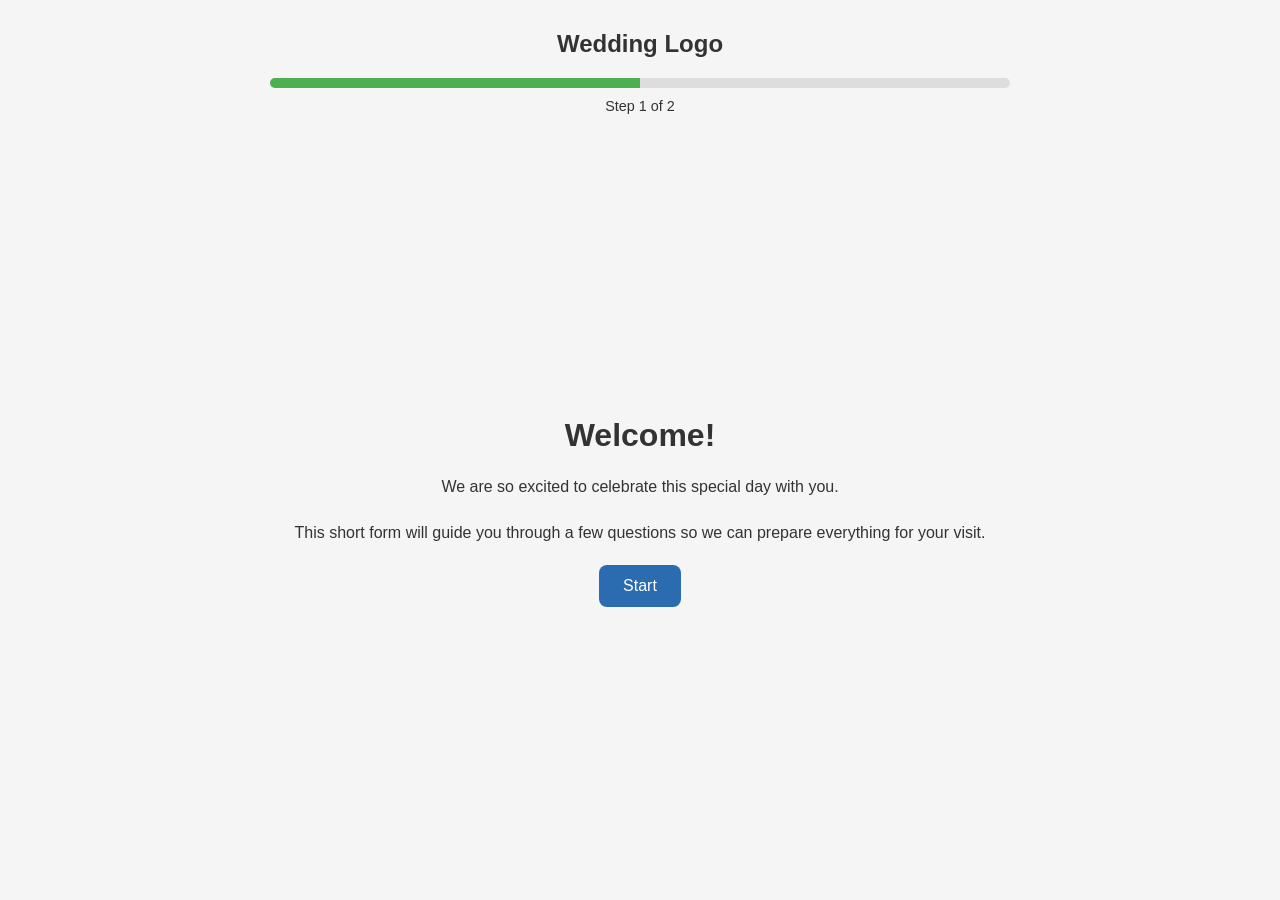
==== index.html @ a0f98a68 "More development Development done" ====
<!DOCTYPE html>
<html lang="en">

<head>
    <meta charset="UTF-8">
    <meta name="viewport" content="width=device-width, initial-scale=1.0">

    <title>RSVP</title>

    <!-- Styles -->
    <link rel="stylesheet" href="css/style.css">
</head>

<body>

    <div class="app-container">

        <!-- ================= HEADER ================= -->

        <header class="header">

            <div class="logo-container">
                <!-- Reemplazar posteriormente por el logo -->
                <h2>Wedding Logo</h2>
            </div>

            <div class="progress-section">

                <div class="progress-bar">

                    <div class="progress-fill" style="width: 12.5%;"></div>

                </div>

                <span class="progress-text">
                    Step 1 of 8
                </span>

            </div>

        </header>

        <!-- ================= MAIN ================= -->

        <main class="main-content">

            <!-- ================= PAGE 1 ================= -->

            <section id="welcome" class="page active">

                <div class="page-content">

                    <h1>Welcome!</h1>

                    <p>
                        We are so excited to celebrate this special day with you.
                    </p>

                    <p>
                        This short form will guide you through a few questions so we can
                        prepare everything for your visit.
                    </p>

                    <button class="primary-button">
                        Start
                    </button>

                </div>

            </section>

            <!-- ================= FUTURE PAGES ================= -->

        
            <section id="attendance" class="page">

                <div class="page-content">

                    <h1>Will you attend?</h1>

                    <p>Please let us know if you'll be joining us.</p>

                    <div class="option-group">

                        <button class="option-button" data-value="yes">
                            Yes
                        </button>

                        <button class="option-button" data-value="no">
                            No
                        </button>

                    </div>

                </div>

            </section>

        

        </main>

        <!-- ================= FOOTER ================= -->

        <footer class="footer">

            <button class="secondary-button" disabled>

                ← Back

            </button>

            <button class="primary-button">

                Next →

            </button>

        </footer>

    </div>

    <!-- Scripts -->

    <script src="js/navigation.js"></script>
    <script src="js/forms.js"></script>
    <script src="js/app.js"></script>

</body>

</html>
---- css/style.css ----
/* =======================================================
   Wedding RSVP
   style.css
   Base Layout - Stage 1
======================================================= */

/* ---------- Reset ---------- */

* {
    margin: 0;
    padding: 0;
    box-sizing: border-box;
}

/* ---------- Body ---------- */

body {

    font-family: Arial, Helvetica, sans-serif;

    background-color: #f5f5f5;

    color: #333;

    min-height: 100vh;

}

/* ---------- Main Container ---------- */

.app-container {

    width: 100%;
    max-width: 800px;

    margin: auto;

    min-height: 100vh;

    display: flex;
    flex-direction: column;

    padding: 30px;

}

/* ---------- Header ---------- */

.header {

    display: flex;
    flex-direction: column;

    gap: 20px;

    margin-bottom: 40px;

}

.logo-container {

    text-align: center;

}

.progress-section {

    display: flex;
    flex-direction: column;

    gap: 10px;

}

.progress-bar {

    width: 100%;
    height: 10px;

    background: #dddddd;

    border-radius: 999px;

    overflow: hidden;

}

.progress-fill {

    width: 0%;

    height: 100%;

    background: #4CAF50;

    transition: width 0.3s ease;

}

.progress-text {

    text-align: center;

    font-size: 0.9rem;

}

/* ---------- Main ---------- */

.main-content {

    flex: 1;

    display: flex;

    justify-content: center;

    align-items: center;

}

/* ---------- Pages ---------- */

/* ---------- Pages ---------- */

.page {

    display: none;

    width: 100%;

}

.page.active {

    display: block;

}

.page-content {

    display: flex;

    flex-direction: column;

    align-items: center;

    gap: 20px;

    text-align: center;

}

/* ---------- Typography ---------- */

h1 {

    font-size: 2rem;

}

p {

    line-height: 1.6;

}

/* ---------- Footer ---------- */

.footer {

    margin-top: 40px;

    display: flex;

    justify-content: space-between;

}

/* ---------- Buttons ---------- */

button {

    cursor: pointer;

    border: none;

    border-radius: 8px;

    padding: 12px 24px;

    font-size: 1rem;

    transition: 0.2s;

}

.primary-button {

    background: #2b6cb0;

    color: white;

}

.primary-button:hover {

    opacity: 0.9;

}

.secondary-button {

    background: #dddddd;

}

.secondary-button:disabled {

    opacity: .5;

    cursor: not-allowed;

}

/* ---------- Responsive ---------- */

@media (max-width: 768px) {

    .app-container {

        padding: 20px;

    }

    h1 {

        font-size: 1.7rem;

    }

}

/* ---------- Utility Classes ---------- */

.hidden {

    display: none !important;

}

/* ---------- Option Buttons ---------- */

.option-group {

    display: flex;

    gap: 20px;

    justify-content: center;

    margin-top: 20px;

}

.option-button {

    min-width: 140px;

    padding: 14px 24px;

    border: 2px solid #cccccc;

    border-radius: 10px;

    background: white;

    cursor: pointer;

    transition: 0.2s;

}

.option-button:hover {

    border-color: #2b6cb0;

}
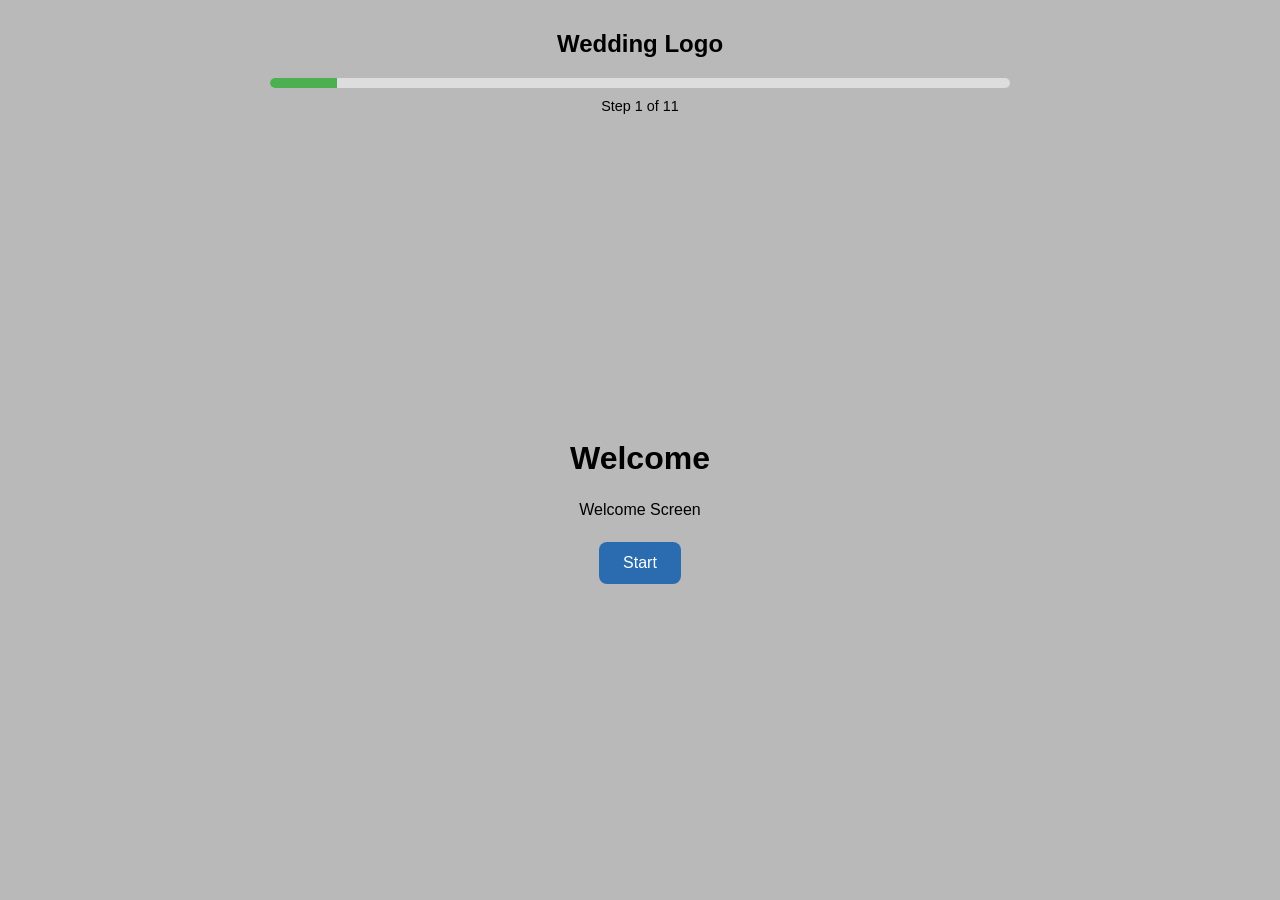
==== commit 0258c1b3: "continue using" ====
--- a/index.html
+++ b/index.html
@@ -44,59 +44,210 @@
 
         <main class="main-content">
 
-            <!-- ================= PAGE 1 ================= -->
-
-            <section id="welcome" class="page active">
-
-                <div class="page-content">
-
-                    <h1>Welcome!</h1>
-
-                    <p>
-                        We are so excited to celebrate this special day with you.
-                    </p>
-
-                    <p>
-                        This short form will guide you through a few questions so we can
-                        prepare everything for your visit.
-                    </p>
-
-                    <button class="primary-button">
-                        Start
-                    </button>
+
+        <!-- ================= WELCOME ================= -->
+
+        <section id="welcome" class="page active">
+
+            <div class="page-content">
+
+                <h1>Welcome</h1>
+
+                <p>
+                    Welcome Screen
+                </p>
+
+                <button class="primary-button">
+                    Start
+                </button>
+
+            </div>
+
+        </section>
+
+        <!-- ================= INVITATION CODE ================= -->
+
+        <section id="invitation-code" class="page">
+
+            <div class="page-content">
+
+                <h1>Codigo de invitacion</h1>
+
+                <p>
+                    Porfavor, ¡ingresa el codigo de la invitación que recibiste!
+                </p>
+
+                <div class="input-group">
+
+                    <input
+                        type="text"
+                        id="invitation-code-input"
+                        class="text-input"
+                        placeholder="e.g. AB12CD"
+                        maxlength="10"
+                        spellcheck="false"
+                        autocomplete="off"
+                        autocapitalize="characters"
+                    />
 
                 </div>
-
-            </section>
-
-            <!-- ================= FUTURE PAGES ================= -->
+                <div id="invitation-code-error" class="error-message"></div>
+
+            </div>
+
+        </section>
+
+        <section id="invitation-confirmation" class="page">
+
+            <div class="page-content">
+
+                <h1>Invitation Confirmation</h1>
+
+                <p>
+                    Please verify that these guests belong to your invitation.
+                </p>
+
+                <div id="confirmation-guest-list">
+
+                    <!-- Generated automatically -->
+
+                </div>
+
+            </div>
+
+        </section>
+
+        <!-- ================= ATTENDANCE ================= -->
+
+        <section id="attendance" class="page">
+
+            <div class="page-content">
+
+                <h1>Attendance</h1>
+
+                <p>
+                    Placeholder
+                </p>
+
+            </div>
+
+        </section>
+
+        <!-- ================= WELCOME COCKTAIL ================= -->
+
+        <section id="welcome-cocktail" class="page">
+
+            <div class="page-content">
+
+                <h1>Welcome Cocktail</h1>
+
+                <p>
+                    Placeholder
+                </p>
+
+            </div>
+
+        </section>
+
+        <!-- ================= RECEPTION ================= -->
+
+        <section id="reception" class="page">
+
+            <div class="page-content">
+
+                <h1>Reception</h1>
+
+                <p>
+                    Placeholder
+                </p>
+
+            </div>
+
+        </section>
+
+        <!-- ================= MEAL PREFERENCE ================= -->
+
+        <section id="meal-preference" class="page">
+
+            <div class="page-content">
+
+                <h1>Meal Preference</h1>
+
+                <p>
+                    Placeholder
+                </p>
+
+            </div>
+
+        </section>
+
+        <!-- ================= RETURN BUS ================= -->
+
+        <section id="return-bus" class="page">
+
+            <div class="page-content">
+
+                <h1>Return Bus</h1>
+
+                <p>
+                    Placeholder
+                </p>
+
+            </div>
+
+        </section>
+
+        <!-- ================= PREFERRED COCKTAIL ================= -->
+
+        <section id="preferred-cocktail" class="page">
+
+            <div class="page-content">
+
+                <h1>Preferred Cocktail</h1>
+
+                <p>
+                    Placeholder
+                </p>
+
+            </div>
+
+        </section>
+
+        <!-- ================= REVIEW ================= -->
+
+        <section id="review" class="page">
+
+            <div class="page-content">
+
+                <h1>Review</h1>
+
+                <p>
+                    Placeholder
+                </p>
+
+            </div>
+
+        </section>
+
+        <!-- ================= THANK YOU ================= -->
+
+        <section id="thank-you" class="page">
+
+            <div class="page-content">
+
+                <h1>Thank You</h1>
+
+                <p>
+                    Placeholder
+                </p>
+
+            </div>
+
+        </section>
+
+    </main>
 
         
-            <section id="attendance" class="page">
-
-                <div class="page-content">
-
-                    <h1>Will you attend?</h1>
-
-                    <p>Please let us know if you'll be joining us.</p>
-
-                    <div class="option-group">
-
-                        <button class="option-button" data-value="yes">
-                            Yes
-                        </button>
-
-                        <button class="option-button" data-value="no">
-                            No
-                        </button>
-
-                    </div>
-
-                </div>
-
-            </section>
-
-        
 
         </main>
 
@@ -123,6 +274,10 @@
     <!-- Scripts -->
 
     <script src="js/navigation.js"></script>
+    <script src="js/sample-data.js"></script>
+    <script src="js/invitation.js"></script>
+    <script src="js/components.js"></script>
+    <script src="js/render.js"></script>
     <script src="js/forms.js"></script>
     <script src="js/app.js"></script>
 
--- a/css/style.css
+++ b/css/style.css
@@ -18,9 +18,9 @@
 
     font-family: Arial, Helvetica, sans-serif;
 
-    background-color: #f5f5f5;
-
-    color: #333;
+    background-color: #b9b9b9;
+
+    color: #000000;
 
     min-height: 100vh;
 
@@ -119,10 +119,9 @@
 
 }
 
+
 /* ---------- Pages ---------- */
 
-/* ---------- Pages ---------- */
-
 .page {
 
     display: none;
@@ -287,3 +286,96 @@
 
 }
 
+/* ---------- Text Inputs ---------- */
+
+.input-group {
+
+    width: 100%;
+
+    max-width: 400px;
+
+}
+
+.text-input {
+
+    width: 100%;
+
+    padding: 16px;
+
+    font-size: 1.2rem;
+
+    text-align: center;
+
+    border: 2px solid #cccccc;
+
+    border-radius: 10px;
+
+    outline: none;
+
+    transition: .2s;
+
+    letter-spacing: .25rem;
+
+    font-weight: bold;
+
+    text-transform: uppercase;
+
+}
+
+.text-input:focus {
+
+    border-color: #2b6cb0;
+
+}
+
+/* ---------- Error Messages ---------- */
+
+.error-message {
+
+    min-height: 20px;
+
+    margin-top: 12px;
+
+    color: #c62828;
+
+    font-size: 0.9rem;
+
+    text-align: center;
+
+}
+
+/* ======================================================
+   Guest Card
+====================================================== */
+
+.guest-card {
+
+    width: 100%;
+
+    max-width: 500px;
+
+    padding: 16px;
+
+    margin: 12px auto;
+
+    border: 1px solid #d9d9d9;
+
+    border-radius: 10px;
+
+    background-color: #ffffff;
+
+    box-sizing: border-box;
+
+}
+
+.guest-name {
+
+    margin: 0;
+
+    font-size: 1.1rem;
+
+    font-weight: 600;
+
+    text-align: center;
+
+}
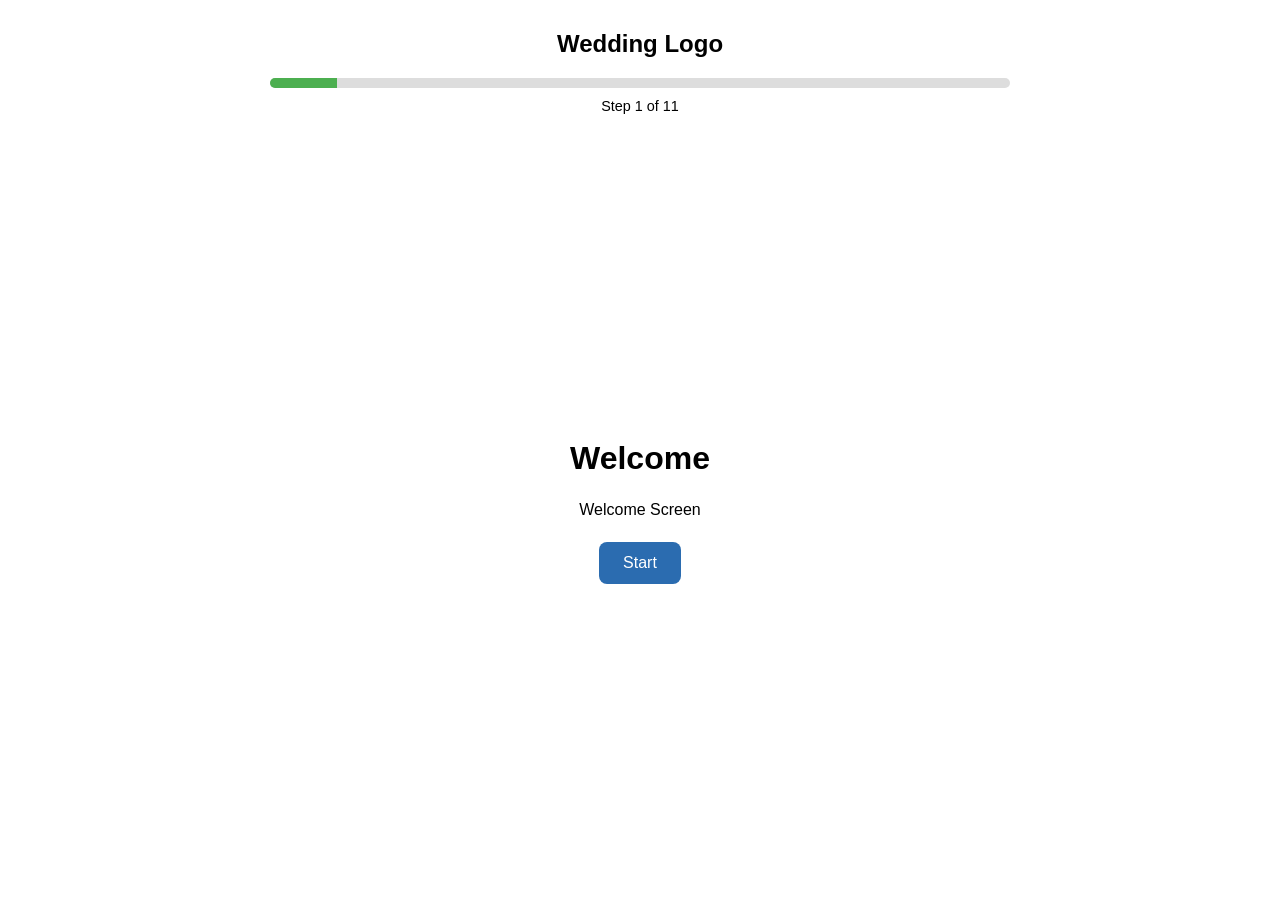
==== commit 31dd262c: "Local memory added Local memory to save existent submisions and also added the final page" ====
--- a/index.html
+++ b/index.html
@@ -126,6 +126,132 @@
                 <h1>Attendance</h1>
 
                 <p>
+                    Please let us know who will attend our wedding celebration.
+                </p>
+
+                <div id="attendance-content"></div>
+
+                
+
+            </div>
+
+        </section>
+
+        <section id="welcome-cocktail" class="page">
+
+            <div class="page-content">
+
+                <h1>Welcome Cocktail</h1>
+
+                <p>
+                    Please let us know who will attend the Welcome Cocktail.
+                </p>
+
+                <div id="welcomeCocktail-content"></div>
+
+            </div>
+
+        </section>
+
+        <!-- ================= RECEPTION ================= -->
+
+        <section id="reception" class="page">
+
+            <div class="page-content">
+
+                <h1>Reception</h1>
+
+                <p>
+                    Please let us know who will attend the wedding reception.
+                </p>
+
+                <div id="reception-content"></div>
+
+            </div>
+
+        </section>
+
+        <!-- ================= MEAL PREFERENCE ================= -->
+
+        <section id="meal" class="page">
+
+            <div class="page-content">
+
+                <h1>Meal Preference</h1>
+
+                <p>
+                    Please choose a meal preference for each guest.
+                </p>
+
+                <div id="meal-content"></div>
+
+            </div>
+
+        </section>
+
+        <!-- ================= RETURN BUS ================= -->
+
+        <section id="return-bus" class="page">
+
+            <div class="page-content">
+
+                <h1>Return Bus</h1>
+
+                <p>
+                    Please select the preferred return transportation.
+                </p>
+
+                <div id="returnBus-content"></div>
+
+            </div>
+
+        </section>
+
+        <!-- ================= PREFERRED COCKTAIL ================= -->
+
+        <section id="cocktail" class="page">
+
+            <div class="page-content">
+
+                <h1>Preferred Cocktail</h1>
+
+                <p>
+                    Please select a preferred cocktail for each guest.
+                </p>
+
+                <div id="cocktail-content"></div>
+
+            </div>
+
+        </section>
+
+        <!-- ================= REVIEW ================= -->
+
+        <section id="review" class="page">
+
+            <div class="page-content">
+
+                <h1>Review Your Responses</h1>
+
+                <p>
+                    Please review all your answers before submitting your RSVP.
+                </p>
+
+                <div id="summary-content"></div>
+
+            </div>
+
+        </section>
+
+        <!-- ================= THANK YOU ================= -->
+
+        <section id="thank-you" class="page">
+
+            <div class="page-content">
+
+                <h1>Thank You</h1>
+
+                <p>
                     Placeholder
                 </p>
 
@@ -133,118 +259,6 @@
 
         </section>
 
-        <!-- ================= WELCOME COCKTAIL ================= -->
-
-        <section id="welcome-cocktail" class="page">
-
-            <div class="page-content">
-
-                <h1>Welcome Cocktail</h1>
-
-                <p>
-                    Placeholder
-                </p>
-
-            </div>
-
-        </section>
-
-        <!-- ================= RECEPTION ================= -->
-
-        <section id="reception" class="page">
-
-            <div class="page-content">
-
-                <h1>Reception</h1>
-
-                <p>
-                    Placeholder
-                </p>
-
-            </div>
-
-        </section>
-
-        <!-- ================= MEAL PREFERENCE ================= -->
-
-        <section id="meal-preference" class="page">
-
-            <div class="page-content">
-
-                <h1>Meal Preference</h1>
-
-                <p>
-                    Placeholder
-                </p>
-
-            </div>
-
-        </section>
-
-        <!-- ================= RETURN BUS ================= -->
-
-        <section id="return-bus" class="page">
-
-            <div class="page-content">
-
-                <h1>Return Bus</h1>
-
-                <p>
-                    Placeholder
-                </p>
-
-            </div>
-
-        </section>
-
-        <!-- ================= PREFERRED COCKTAIL ================= -->
-
-        <section id="preferred-cocktail" class="page">
-
-            <div class="page-content">
-
-                <h1>Preferred Cocktail</h1>
-
-                <p>
-                    Placeholder
-                </p>
-
-            </div>
-
-        </section>
-
-        <!-- ================= REVIEW ================= -->
-
-        <section id="review" class="page">
-
-            <div class="page-content">
-
-                <h1>Review</h1>
-
-                <p>
-                    Placeholder
-                </p>
-
-            </div>
-
-        </section>
-
-        <!-- ================= THANK YOU ================= -->
-
-        <section id="thank-you" class="page">
-
-            <div class="page-content">
-
-                <h1>Thank You</h1>
-
-                <p>
-                    Placeholder
-                </p>
-
-            </div>
-
-        </section>
-
     </main>
 
         
@@ -272,15 +286,14 @@
     </div>
 
     <!-- Scripts -->
-
     <script src="js/navigation.js"></script>
     <script src="js/sample-data.js"></script>
+    <script src="js/question-config.js"></script>
     <script src="js/invitation.js"></script>
     <script src="js/components.js"></script>
     <script src="js/render.js"></script>
     <script src="js/forms.js"></script>
     <script src="js/app.js"></script>
-
 </body>
 
 </html>
--- a/css/style.css
+++ b/css/style.css
@@ -18,7 +18,7 @@
 
     font-family: Arial, Helvetica, sans-serif;
 
-    background-color: #b9b9b9;
+    background-color: #ffffff;
 
     color: #000000;
 
@@ -350,32 +350,163 @@
 
 .guest-card {
 
-    width: 100%;
+    width: 800px;
+
+    max-width: 800px;
+
+    padding: 16px;
+
+    margin: 12px auto;
+
+    border: 1px solid #d9d9d9;
+
+    border-radius: 10px;
+
+    background-color: #ffffff;
+
+    box-sizing: border-box;
+
+}
+
+.guest-name {
+
+    margin: 0;
+
+    font-size: 1.1rem;
+
+    font-weight: 600;
+
+    text-align: center;
+
+}
+/* ======================================================
+   Radio Button Cards
+====================================================== */
+
+.radio-group {
+
+    display: flex;
+    flex-direction: column;
+    gap: 10px;
+
+}
+
+.guest-instruction {
+
+    margin-bottom: 8px;
+
+    text-align: center;
+
+    font-size: .95rem;
+
+    color: #666;
+
+}
+
+.option-button {
+
+    display: block;
+
+    cursor: pointer;
+
+}
+
+.option-button input {
+
+    display: none;
+
+}
+
+.option-button span {
+
+    display: block;
+
+    width: 100%;
+
+    padding: 14px;
+
+    border: 1px solid #cccccc;
+
+    border-radius: 8px;
+
+    text-align: center;
+
+    transition: all .2s ease;
+
+    box-sizing: border-box;
+
+}
+
+.option-button:hover span {
+
+    border-color: #888888;
+
+}
+
+.option-button input:checked + span {
+
+    background: #222222;
+
+    color: white;
+
+    border-color: #222222;
+
+}
+
+/* =========================================
+   Summary
+========================================= */
+.summary-card {
 
     max-width: 500px;
-
-    padding: 16px;
-
-    margin: 12px auto;
-
-    border: 1px solid #d9d9d9;
-
-    border-radius: 10px;
-
-    background-color: #ffffff;
-
-    box-sizing: border-box;
-
-}
-
-.guest-name {
-
-    margin: 0;
-
-    font-size: 1.1rem;
-
+    width: 100%;
+
+}
+.summary-content {
+
+    display: flex;
+    flex-direction: column;
+    gap: 0.8rem;
+
+}
+
+.summary-row {
+
+    display: grid;
+    grid-template-columns: 1fr auto;
+    align-items: center;
+
+    padding: 0.45rem 0;
+
+    border-bottom: 1px solid rgba(0,0,0,.08);
+
+}
+
+.summary-row:last-child {
+
+    border-bottom: none;
+
+}
+
+.summary-label {
+    text-align: left;
     font-weight: 600;
-
-    text-align: center;
+    color: #555;
+
+}
+
+.summary-value {
+
+    text-align: left;
+    font-weight: 500;
+    color: #222;
+
+}
+
+.summary-attendance {
+
+    text-align: center;
+    font-weight: 600;
+    color: #a33;
 
 }
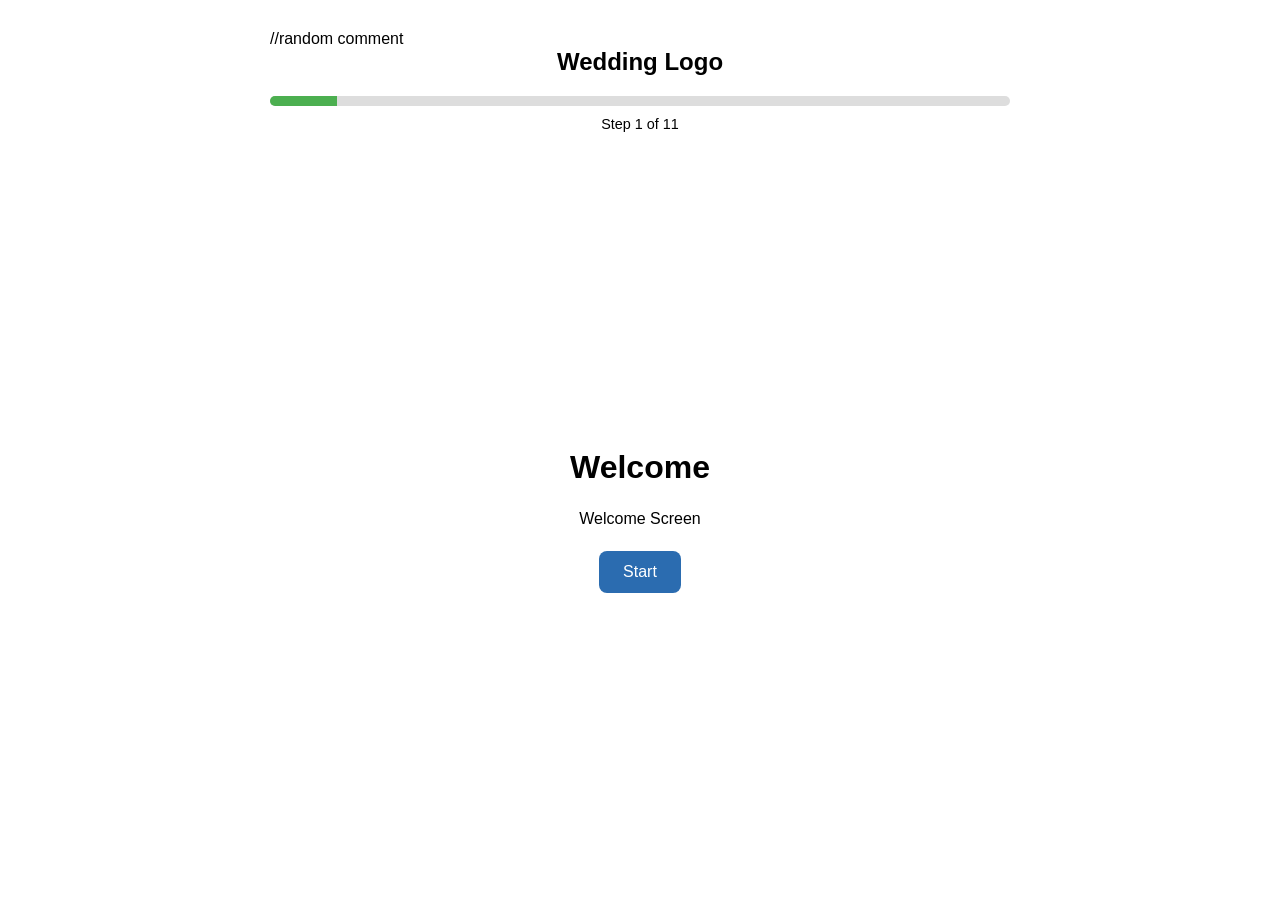
==== commit 8218a4f7: "Update index.html" ====
--- a/index.html
+++ b/index.html
@@ -14,7 +14,7 @@
 <body>
 
     <div class="app-container">
-
+        //random comment
         <!-- ================= HEADER ================= -->
 
         <header class="header">
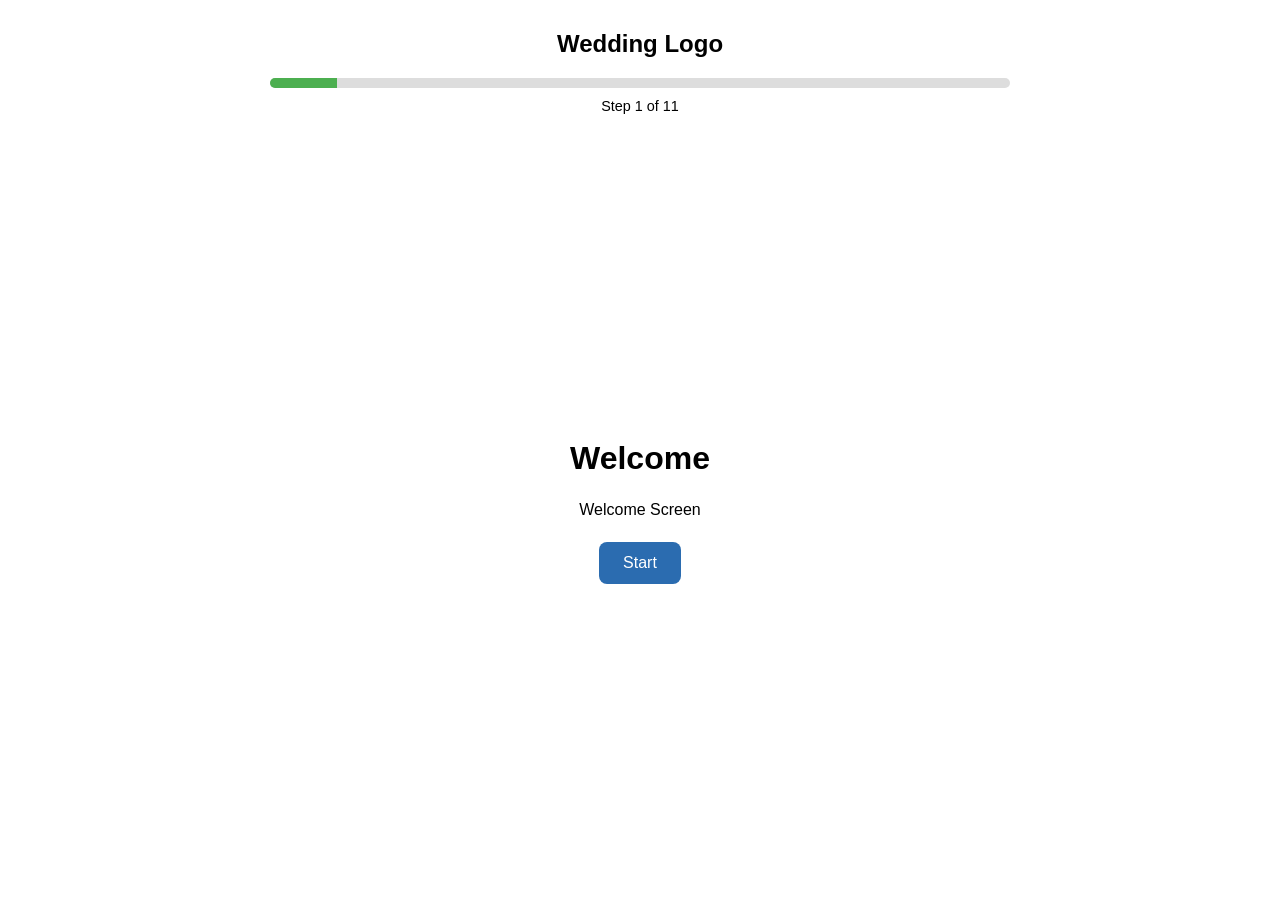
==== commit f96787cd: "Add Backend integration Added the function to grab and paste information on the google sheets" ====
--- a/index.html
+++ b/index.html
@@ -14,7 +14,6 @@
 <body>
 
     <div class="app-container">
-        //random comment
         <!-- ================= HEADER ================= -->
 
         <header class="header">
@@ -239,6 +238,8 @@
 
                 <div id="summary-content"></div>
 
+                <div id="submission-status" class="error-message"></div>
+
             </div>
 
         </section>
@@ -287,9 +288,10 @@
 
     <!-- Scripts -->
     <script src="js/navigation.js"></script>
-    <script src="js/sample-data.js"></script>
+    <script src="js/guest-factory.js"></script>
     <script src="js/question-config.js"></script>
     <script src="js/invitation.js"></script>
+    <script src="js/sheets-integration.js"></script>
     <script src="js/components.js"></script>
     <script src="js/render.js"></script>
     <script src="js/forms.js"></script>
--- a/css/style.css
+++ b/css/style.css
@@ -208,6 +208,14 @@
 
 }
 
+.primary-button:disabled {
+
+    opacity: .6;
+
+    cursor: not-allowed;
+
+}
+
 .secondary-button {
 
     background: #dddddd;
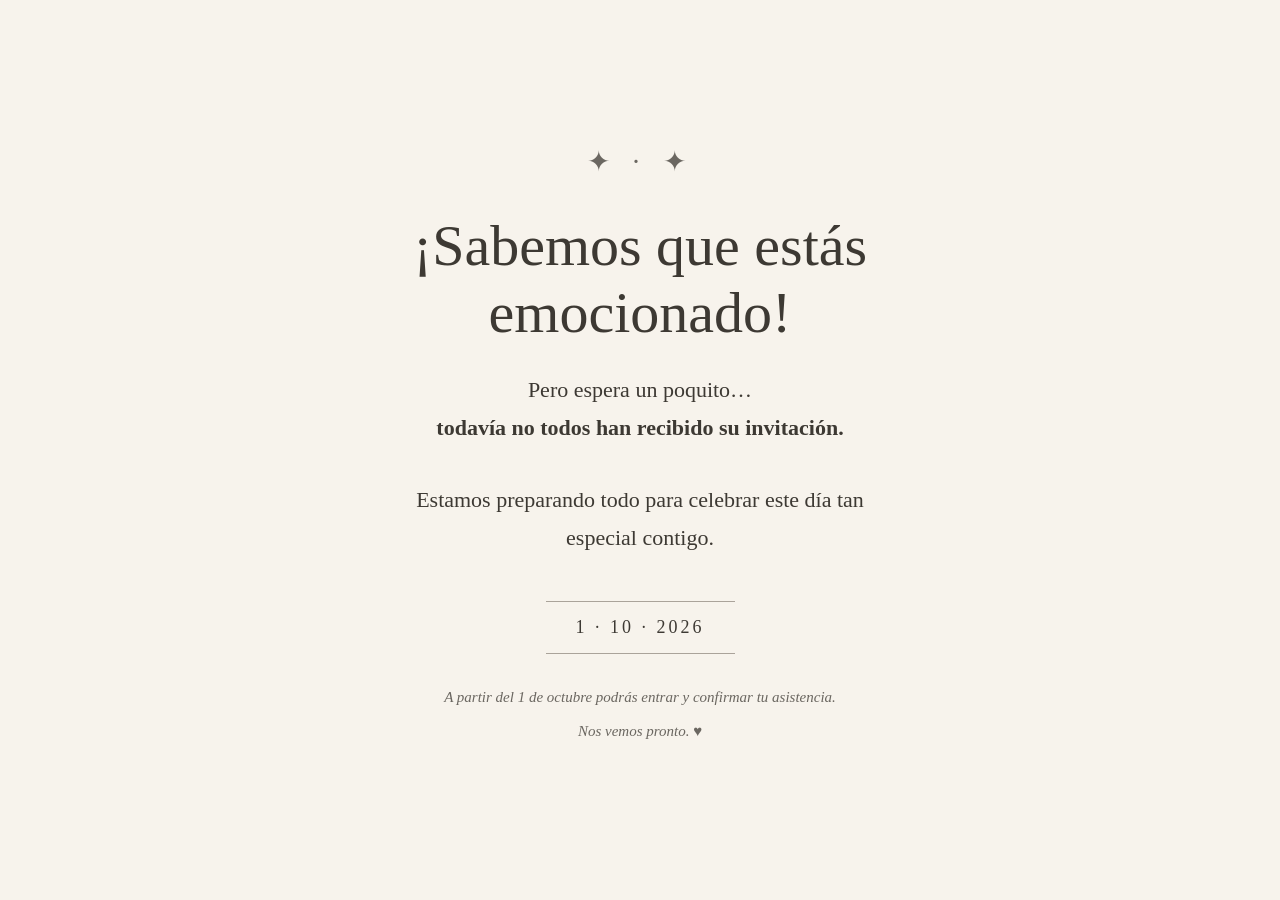
==== commit 8c27722b: "temporal page view place temporal page while deploy" ====
--- a/index.html
+++ b/index.html
@@ -1,301 +1,103 @@
 <!DOCTYPE html>
-<html lang="en">
+<html lang="es">
+<head>
+  <meta charset="UTF-8">
+  <meta name="viewport" content="width=device-width, initial-scale=1.0">
 
-<head>
-    <meta charset="UTF-8">
-    <meta name="viewport" content="width=device-width, initial-scale=1.0">
+  <title>¡Un momento! 💍</title>
 
-    <title>RSVP</title>
+  <style>
+    * {
+      box-sizing: border-box;
+    }
 
-    <!-- Styles -->
-    <link rel="stylesheet" href="css/style.css">
+    body {
+      margin: 0;
+      min-height: 100vh;
+      display: flex;
+      align-items: center;
+      justify-content: center;
+      background: #f7f3ec;
+      color: #3d3933;
+      font-family: Georgia, "Times New Roman", serif;
+      text-align: center;
+    }
+
+    .container {
+      width: min(90%, 650px);
+      padding: 60px 30px;
+    }
+
+    .ornament {
+      font-size: 28px;
+      letter-spacing: 8px;
+      margin-bottom: 35px;
+      opacity: 0.75;
+    }
+
+    h1 {
+      margin: 0 0 25px;
+      font-size: clamp(34px, 7vw, 58px);
+      font-weight: normal;
+      line-height: 1.15;
+    }
+
+    .message {
+      font-size: clamp(18px, 3vw, 22px);
+      line-height: 1.7;
+      margin: 0 auto 35px;
+      max-width: 520px;
+    }
+
+    .date {
+      display: inline-block;
+      margin-top: 10px;
+      padding: 15px 30px;
+      border-top: 1px solid #aaa39a;
+      border-bottom: 1px solid #aaa39a;
+      font-size: 18px;
+      letter-spacing: 3px;
+    }
+
+    .small {
+      margin-top: 35px;
+      font-size: 15px;
+      font-style: italic;
+      opacity: 0.75;
+    }
+  </style>
 </head>
 
 <body>
 
-    <div class="app-container">
-        <!-- ================= HEADER ================= -->
+  <main class="container">
 
-        <header class="header">
+    <div class="ornament">✦ · ✦</div>
 
-            <div class="logo-container">
-                <!-- Reemplazar posteriormente por el logo -->
-                <h2>Wedding Logo</h2>
-            </div>
+    <h1>¡Sabemos que estás emocionado!</h1>
 
-            <div class="progress-section">
+    <p class="message">
+      Pero espera un poquito…<br>
+      <strong>todavía no todos han recibido su invitación.</strong>
+    </p>
 
-                <div class="progress-bar">
+    <p class="message">
+      Estamos preparando todo para celebrar este día tan especial
+      contigo.
+    </p>
 
-                    <div class="progress-fill" style="width: 12.5%;"></div>
-
-                </div>
-
-                <span class="progress-text">
-                    Step 1 of 8
-                </span>
-
-            </div>
-
-        </header>
-
-        <!-- ================= MAIN ================= -->
-
-        <main class="main-content">
-
-
-        <!-- ================= WELCOME ================= -->
-
-        <section id="welcome" class="page active">
-
-            <div class="page-content">
-
-                <h1>Welcome</h1>
-
-                <p>
-                    Welcome Screen
-                </p>
-
-                <button class="primary-button">
-                    Start
-                </button>
-
-            </div>
-
-        </section>
-
-        <!-- ================= INVITATION CODE ================= -->
-
-        <section id="invitation-code" class="page">
-
-            <div class="page-content">
-
-                <h1>Codigo de invitacion</h1>
-
-                <p>
-                    Porfavor, ¡ingresa el codigo de la invitación que recibiste!
-                </p>
-
-                <div class="input-group">
-
-                    <input
-                        type="text"
-                        id="invitation-code-input"
-                        class="text-input"
-                        placeholder="e.g. AB12CD"
-                        maxlength="10"
-                        spellcheck="false"
-                        autocomplete="off"
-                        autocapitalize="characters"
-                    />
-
-                </div>
-                <div id="invitation-code-error" class="error-message"></div>
-
-            </div>
-
-        </section>
-
-        <section id="invitation-confirmation" class="page">
-
-            <div class="page-content">
-
-                <h1>Invitation Confirmation</h1>
-
-                <p>
-                    Please verify that these guests belong to your invitation.
-                </p>
-
-                <div id="confirmation-guest-list">
-
-                    <!-- Generated automatically -->
-
-                </div>
-
-            </div>
-
-        </section>
-
-        <!-- ================= ATTENDANCE ================= -->
-
-        <section id="attendance" class="page">
-
-            <div class="page-content">
-
-                <h1>Attendance</h1>
-
-                <p>
-                    Please let us know who will attend our wedding celebration.
-                </p>
-
-                <div id="attendance-content"></div>
-
-                
-
-            </div>
-
-        </section>
-
-        <section id="welcome-cocktail" class="page">
-
-            <div class="page-content">
-
-                <h1>Welcome Cocktail</h1>
-
-                <p>
-                    Please let us know who will attend the Welcome Cocktail.
-                </p>
-
-                <div id="welcomeCocktail-content"></div>
-
-            </div>
-
-        </section>
-
-        <!-- ================= RECEPTION ================= -->
-
-        <section id="reception" class="page">
-
-            <div class="page-content">
-
-                <h1>Reception</h1>
-
-                <p>
-                    Please let us know who will attend the wedding reception.
-                </p>
-
-                <div id="reception-content"></div>
-
-            </div>
-
-        </section>
-
-        <!-- ================= MEAL PREFERENCE ================= -->
-
-        <section id="meal" class="page">
-
-            <div class="page-content">
-
-                <h1>Meal Preference</h1>
-
-                <p>
-                    Please choose a meal preference for each guest.
-                </p>
-
-                <div id="meal-content"></div>
-
-            </div>
-
-        </section>
-
-        <!-- ================= RETURN BUS ================= -->
-
-        <section id="return-bus" class="page">
-
-            <div class="page-content">
-
-                <h1>Return Bus</h1>
-
-                <p>
-                    Please select the preferred return transportation.
-                </p>
-
-                <div id="returnBus-content"></div>
-
-            </div>
-
-        </section>
-
-        <!-- ================= PREFERRED COCKTAIL ================= -->
-
-        <section id="cocktail" class="page">
-
-            <div class="page-content">
-
-                <h1>Preferred Cocktail</h1>
-
-                <p>
-                    Please select a preferred cocktail for each guest.
-                </p>
-
-                <div id="cocktail-content"></div>
-
-            </div>
-
-        </section>
-
-        <!-- ================= REVIEW ================= -->
-
-        <section id="review" class="page">
-
-            <div class="page-content">
-
-                <h1>Review Your Responses</h1>
-
-                <p>
-                    Please review all your answers before submitting your RSVP.
-                </p>
-
-                <div id="summary-content"></div>
-
-                <div id="submission-status" class="error-message"></div>
-
-            </div>
-
-        </section>
-
-        <!-- ================= THANK YOU ================= -->
-
-        <section id="thank-you" class="page">
-
-            <div class="page-content">
-
-                <h1>Thank You</h1>
-
-                <p>
-                    Placeholder
-                </p>
-
-            </div>
-
-        </section>
-
-    </main>
-
-        
-
-        </main>
-
-        <!-- ================= FOOTER ================= -->
-
-        <footer class="footer">
-
-            <button class="secondary-button" disabled>
-
-                ← Back
-
-            </button>
-
-            <button class="primary-button">
-
-                Next →
-
-            </button>
-
-        </footer>
-
+    <div class="date">
+      1 · 10 · 2026
     </div>
 
-    <!-- Scripts -->
-    <script src="js/navigation.js"></script>
-    <script src="js/guest-factory.js"></script>
-    <script src="js/question-config.js"></script>
-    <script src="js/invitation.js"></script>
-    <script src="js/sheets-integration.js"></script>
-    <script src="js/components.js"></script>
-    <script src="js/render.js"></script>
-    <script src="js/forms.js"></script>
-    <script src="js/app.js"></script>
+    <p class="small">
+      A partir del 1 de octubre podrás entrar y confirmar tu asistencia.
+      <br><br>
+      Nos vemos pronto. ♥
+    </p>
+
+  </main>
+
 </body>
+</html>
 
-</html>
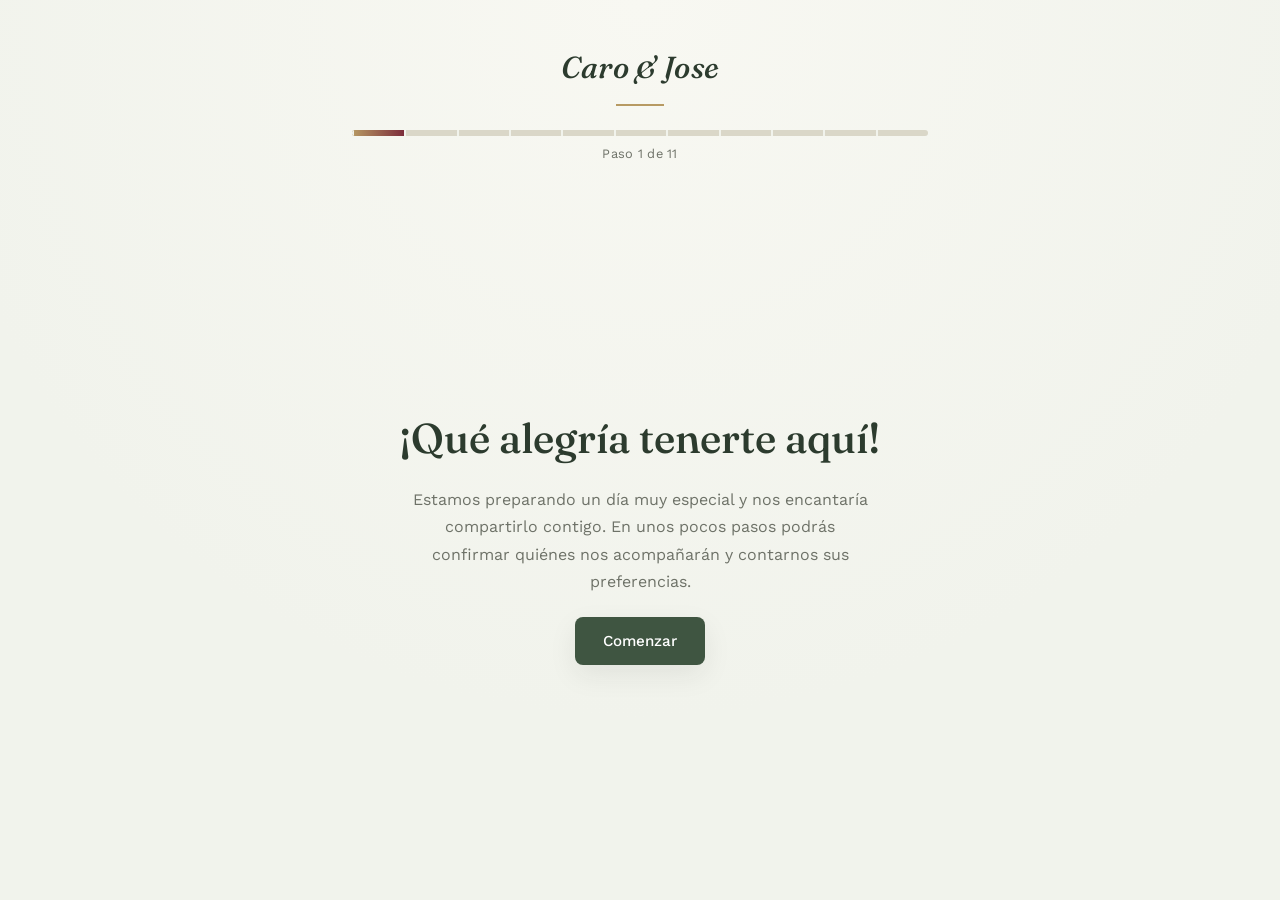
==== commit 55fe3c07: "Final version All changes necessary made tro the page and ready for deploy" ====
--- a/index.html
+++ b/index.html
@@ -1,103 +1,297 @@
 <!DOCTYPE html>
 <html lang="es">
+
 <head>
-  <meta charset="UTF-8">
-  <meta name="viewport" content="width=device-width, initial-scale=1.0">
-
-  <title>¡Un momento! 💍</title>
-
-  <style>
-    * {
-      box-sizing: border-box;
-    }
-
-    body {
-      margin: 0;
-      min-height: 100vh;
-      display: flex;
-      align-items: center;
-      justify-content: center;
-      background: #f7f3ec;
-      color: #3d3933;
-      font-family: Georgia, "Times New Roman", serif;
-      text-align: center;
-    }
-
-    .container {
-      width: min(90%, 650px);
-      padding: 60px 30px;
-    }
-
-    .ornament {
-      font-size: 28px;
-      letter-spacing: 8px;
-      margin-bottom: 35px;
-      opacity: 0.75;
-    }
-
-    h1 {
-      margin: 0 0 25px;
-      font-size: clamp(34px, 7vw, 58px);
-      font-weight: normal;
-      line-height: 1.15;
-    }
-
-    .message {
-      font-size: clamp(18px, 3vw, 22px);
-      line-height: 1.7;
-      margin: 0 auto 35px;
-      max-width: 520px;
-    }
-
-    .date {
-      display: inline-block;
-      margin-top: 10px;
-      padding: 15px 30px;
-      border-top: 1px solid #aaa39a;
-      border-bottom: 1px solid #aaa39a;
-      font-size: 18px;
-      letter-spacing: 3px;
-    }
-
-    .small {
-      margin-top: 35px;
-      font-size: 15px;
-      font-style: italic;
-      opacity: 0.75;
-    }
-  </style>
+    <meta charset="UTF-8">
+    <meta name="viewport" content="width=device-width, initial-scale=1.0">
+
+    <title>Confirma tu asistencia | Caro y Jose</title>
+
+    <!-- Styles -->
+    <link rel="stylesheet" href="css/style.css">
 </head>
 
 <body>
 
-  <main class="container">
-
-    <div class="ornament">✦ · ✦</div>
-
-    <h1>¡Sabemos que estás emocionado!</h1>
-
-    <p class="message">
-      Pero espera un poquito…<br>
-      <strong>todavía no todos han recibido su invitación.</strong>
-    </p>
-
-    <p class="message">
-      Estamos preparando todo para celebrar este día tan especial
-      contigo.
-    </p>
-
-    <div class="date">
-      1 · 10 · 2026
+    <div class="app-container">
+        <!-- ================= HEADER ================= -->
+
+        <header class="header">
+
+            <div class="logo-container">
+                <h2>Caro &amp; Jose</h2>
+            </div>
+
+            <div class="progress-section">
+
+                <div class="progress-bar">
+
+                    <div class="progress-fill" style="width: 9.09%;"></div>
+
+                </div>
+
+                <span class="progress-text">
+                    Paso 1 de 11
+                </span>
+
+            </div>
+
+        </header>
+
+        <!-- ================= MAIN ================= -->
+
+        <main class="main-content">
+
+
+        <!-- ================= WELCOME ================= -->
+
+        <section id="welcome" class="page active">
+
+            <div class="page-content">
+
+                <h1>¡Qué alegría tenerte aquí!</h1>
+
+                <p>
+                    Estamos preparando un día muy especial y nos encantaría compartirlo contigo. En unos pocos pasos podrás confirmar quiénes nos acompañarán y contarnos sus preferencias.
+                </p>
+
+                <button class="primary-button">
+                    Comenzar
+                </button>
+
+            </div>
+
+        </section>
+
+        <!-- ================= INVITATION CODE ================= -->
+
+        <section id="invitation-code" class="page">
+
+            <div class="page-content">
+
+                <h1>Tu código de invitación</h1>
+
+                <p>
+                    Escribe el código que aparece en tu invitación para encontrar a las personas incluidas. Así podremos guardar las respuestas de todos en un solo lugar.
+                </p>
+
+                <div class="input-group">
+
+                    <input
+                        type="text"
+                        id="invitation-code-input"
+                        class="text-input"
+                        placeholder="Ej. AB12CD"
+                        aria-label="Código de invitación"
+                        maxlength="10"
+                        spellcheck="false"
+                        autocomplete="off"
+                        autocapitalize="characters"
+                    />
+
+                </div>
+                <div id="invitation-code-error" class="error-message"></div>
+
+            </div>
+
+        </section>
+
+        <section id="invitation-confirmation" class="page">
+
+            <div class="page-content">
+
+                <h1>¿Estamos todos?</h1>
+
+                <p>
+                    Estas son las personas que encontramos con tu código. Revisa sus nombres antes de continuar; en los siguientes pasos podrás responder por cada una.
+                </p>
+
+                <div id="confirmation-guest-list">
+
+                    <!-- Generated automatically -->
+
+                </div>
+
+            </div>
+
+        </section>
+
+        <!-- ================= ATTENDANCE ================= -->
+
+        <section id="attendance" class="page">
+
+            <div class="page-content">
+
+                <h1>¿Nos acompañarán?</h1>
+
+                <p>
+                    Queremos saber con quiénes tendremos la alegría de celebrar. Confirma la asistencia de cada persona de tu invitación.
+                </p>
+
+                <div id="attendance-content"></div>
+
+                
+
+            </div>
+
+        </section>
+
+        <section id="welcome-cocktail" class="page">
+
+            <div class="page-content">
+
+                <h1>Un brindis para empezar</h1>
+
+                <p>
+                    El día anterior a la boda tendremos un cóctel de bienvenida para encontrarnos y conocernos un poco más. Cuéntanos quiénes podrán acompañarnos.
+                </p>
+
+                <div id="welcomeCocktail-content"></div>
+
+            </div>
+
+        </section>
+
+        <!-- ================= RECEPTION ================= -->
+
+        <section id="reception" class="page">
+
+            <div class="page-content">
+
+                <h1>La celebración</h1>
+
+                <p>
+                    Después llegará el momento de celebrar juntos. Indícanos quiénes asistirán a la recepción de la boda.
+                </p>
+
+                <div id="reception-content"></div>
+
+            </div>
+
+        </section>
+
+        <!-- ================= MEAL PREFERENCE ================= -->
+
+        <section id="meal" class="page">
+
+            <div class="page-content">
+
+                <h1>Algo rico para cada quien</h1>
+
+                <p>
+                    Queremos que todos disfruten la comida. Elige la opción de menú que mejor se ajuste a cada persona; si tiene alergias, marca esa opción.
+                </p>
+
+                <div id="meal-content"></div>
+
+            </div>
+
+        </section>
+
+        <!-- ================= RETURN BUS ================= -->
+
+        <section id="return-bus" class="page">
+
+            <div class="page-content">
+
+                <h1>El regreso a casa</h1>
+
+                <p>
+                    Habrá transporte de regreso en distintos horarios. Elige el que prefiera cada persona o indícanos si no lo necesita. Si alguien necesita salir antes, tendremos carros particulares que podrán llevarlo de vuelta. Por ahora, los horarios son tentativos; más adelante confirmaremos los definitivos según las preferencias de todos.
+                </p>
+
+                <div id="returnBus-content"></div>
+
+            </div>
+
+        </section>
+
+        <!-- ================= PREFERRED COCKTAIL ================= -->
+
+        <section id="cocktail" class="page">
+
+            <div class="page-content">
+
+                <h1>¿Con qué brindamos?</h1>
+
+                <p>
+                    Nos hace ilusión preparar el bar pensando en ustedes. Cuéntanos cuál de estas bebidas prefiere cada persona.
+                </p>
+
+                <div id="cocktail-content"></div>
+
+            </div>
+
+        </section>
+
+        <!-- ================= REVIEW ================= -->
+
+        <section id="review" class="page">
+
+            <div class="page-content">
+
+                <h1 id="review-title">Un último vistazo</h1>
+
+                <p id="review-description">
+                    Revisa las respuestas de cada persona. Si quieres cambiar algo, puedes volver a los pasos anteriores antes de enviarlas.
+                </p>
+
+                <div id="summary-content"></div>
+
+                <div id="submission-status" class="error-message"></div>
+
+            </div>
+
+        </section>
+
+        <!-- ================= THANK YOU ================= -->
+
+        <section id="thank-you" class="page">
+
+            <div class="page-content">
+
+                <h1 id="thank-you-title">¡Gracias por confirmar!</h1>
+
+                <p id="thank-you-description">
+                    Recibimos tus respuestas. Nos emociona mucho compartir este día contigo.
+                </p>
+
+            </div>
+
+        </section>
+
+        </main>
+
+        <!-- ================= FOOTER ================= -->
+
+        <footer class="footer">
+
+            <button class="secondary-button" disabled>
+
+                ← Volver
+
+            </button>
+
+            <button class="primary-button">
+
+                Continuar →
+
+            </button>
+
+        </footer>
+
     </div>
 
-    <p class="small">
-      A partir del 1 de octubre podrás entrar y confirmar tu asistencia.
-      <br><br>
-      Nos vemos pronto. ♥
-    </p>
-
-  </main>
-
+    <!-- Scripts -->
+    <script src="js/navigation.js"></script>
+    <script src="js/guest-factory.js"></script>
+    <script src="js/question-config.js"></script>
+    <script src="js/invitation.js"></script>
+    <script src="js/sheets-integration.js"></script>
+    <script src="js/components.js"></script>
+    <script src="js/render.js"></script>
+    <script src="js/forms.js"></script>
+    <script src="js/app.js"></script>
 </body>
+
 </html>
-
--- a/css/style.css
+++ b/css/style.css
@@ -0,0 +1,799 @@
+/* =======================================================
+   Wedding RSVP — Caro & Jose
+   style.css
+   Refresco visual (solo CSS) — estética de tarjetería fina
+======================================================= */
+
+@import url('https://fonts.googleapis.com/css2?family=Fraunces:ital,wght@0,400;0,500;0,600;1,400&family=Work+Sans:wght@400;500;600&display=swap');
+
+:root {
+
+    --color-paper: #F1F3EC;
+    --color-paper-alt: #FFFFFF;
+    --color-ink: #262B26;
+    --color-muted: #6E7268;
+    --color-primary: #3F5541;
+    --color-primary-dark: #2C3B2E;
+    --color-accent: #7C2D3B;
+    --color-gold: #B79A63;
+    --color-border: #DAD7C8;
+    --color-error: #A23B34;
+
+    --font-display: 'Fraunces', Georgia, serif;
+    --font-body: 'Work Sans', Arial, Helvetica, sans-serif;
+
+    --radius-sm: 8px;
+    --radius-md: 14px;
+
+    --shadow-soft: 0 10px 28px rgba(38, 43, 38, .08);
+
+}
+
+/* ---------- Reset ---------- */
+
+* {
+    margin: 0;
+    padding: 0;
+    box-sizing: border-box;
+    -webkit-tap-highlight-color: transparent;
+}
+
+html {
+
+    overflow-x: hidden;
+
+}
+
+/* ---------- Body ---------- */
+
+body {
+
+    font-family: var(--font-body);
+
+    background: radial-gradient(circle at top, #F8F8F2 0%, var(--color-paper) 65%);
+
+    color: var(--color-ink);
+
+    min-height: 100vh;
+    min-height: 100dvh;
+
+    overflow-x: hidden;
+
+}
+
+/* ---------- Main Container ---------- */
+
+.app-container {
+
+    width: 100%;
+    max-width: 640px;
+
+    margin: auto;
+
+    min-height: 100vh;
+    min-height: 100dvh;
+
+    display: flex;
+    flex-direction: column;
+
+    padding: 48px 32px calc(24px + env(safe-area-inset-bottom, 0px));
+
+}
+
+/* ---------- Header ---------- */
+
+.header {
+
+    display: flex;
+    flex-direction: column;
+
+    gap: 24px;
+
+    margin-bottom: 48px;
+
+}
+
+.logo-container {
+
+    text-align: center;
+    position: relative;
+
+    padding-bottom: 20px;
+
+}
+
+.logo-container::after {
+
+    content: "";
+    position: absolute;
+    bottom: 0;
+    left: 50%;
+    transform: translateX(-50%);
+
+    width: 48px;
+    height: 2px;
+
+    background: var(--color-gold);
+
+}
+
+.logo-container h2 {
+
+    font-family: var(--font-display);
+    font-style: italic;
+    font-weight: 500;
+    font-size: 1.9rem;
+    letter-spacing: .01em;
+    color: var(--color-primary-dark);
+
+}
+
+.progress-section {
+
+    display: flex;
+    flex-direction: column;
+
+    gap: 10px;
+
+}
+
+.progress-bar {
+
+    position: relative;
+
+    width: 100%;
+    height: 6px;
+
+    background: var(--color-border);
+
+    border-radius: 999px;
+
+    overflow: hidden;
+
+}
+
+.progress-bar::after {
+
+    content: "";
+    position: absolute;
+    inset: 0;
+
+    /* 11 pasos reales (ver secciones .page en index.html) */
+    background-image: repeating-linear-gradient(
+        to right,
+        var(--color-paper) 0,
+        var(--color-paper) 2px,
+        transparent 2px,
+        transparent calc(100% / 11)
+    );
+
+    pointer-events: none;
+
+}
+
+.progress-fill {
+
+    width: 0%;
+
+    height: 100%;
+
+    background: linear-gradient(90deg, var(--color-gold), var(--color-accent));
+
+    transition: width 0.4s ease;
+
+}
+
+.progress-text {
+
+    text-align: center;
+
+    font-size: 0.8rem;
+    letter-spacing: .02em;
+    color: var(--color-muted);
+
+}
+
+/* ---------- Main ---------- */
+
+.main-content {
+
+    flex: 1;
+
+    display: flex;
+
+    justify-content: center;
+
+    align-items: center;
+
+    padding-bottom: 8px;
+
+}
+
+
+/* ---------- Pages ---------- */
+
+.page {
+
+    display: none;
+
+    width: 100%;
+
+}
+
+.page.active {
+
+    display: block;
+
+    animation: page-enter .45s ease both;
+
+}
+
+@keyframes page-enter {
+
+    from {
+        opacity: 0;
+        transform: translateY(10px);
+    }
+
+    to {
+        opacity: 1;
+        transform: translateY(0);
+    }
+
+}
+
+#welcome h1 {
+
+    font-size: 2.6rem;
+
+}
+
+@media (max-width: 768px) {
+
+    #welcome h1 {
+
+        font-size: 2.1rem;
+
+    }
+
+}
+
+.page-content {
+
+    display: flex;
+
+    flex-direction: column;
+
+    align-items: center;
+
+    gap: 22px;
+
+    text-align: center;
+
+}
+
+/* ---------- Typography ---------- */
+
+h1 {
+
+    font-family: var(--font-display);
+    font-weight: 500;
+    color: var(--color-primary-dark);
+
+    font-size: 2.1rem;
+
+}
+
+p {
+
+    line-height: 1.7;
+    color: var(--color-muted);
+    max-width: 46ch;
+
+}
+
+/* ---------- Footer ---------- */
+
+.footer {
+
+    margin-top: 48px;
+
+    display: flex;
+
+    justify-content: space-between;
+
+    gap: 16px;
+
+}
+
+/* ---------- Buttons ---------- */
+
+button {
+
+    cursor: pointer;
+
+    border: none;
+
+    border-radius: var(--radius-sm);
+
+    padding: 13px 28px;
+
+    min-height: 48px;
+
+    font-family: var(--font-body);
+    font-size: 0.95rem;
+    font-weight: 500;
+
+    touch-action: manipulation;
+
+    transition: background-color 0.2s ease, transform 0.15s ease, opacity 0.15s ease;
+
+}
+
+.primary-button {
+
+    background: var(--color-primary);
+
+    color: var(--color-paper-alt);
+
+    box-shadow: var(--shadow-soft);
+
+}
+
+.primary-button:hover {
+
+    background: var(--color-primary-dark);
+
+}
+
+.primary-button:active {
+
+    transform: translateY(1px);
+
+}
+
+.primary-button:disabled {
+
+    opacity: .55;
+
+    cursor: not-allowed;
+
+    box-shadow: none;
+
+}
+
+.secondary-button {
+
+    background: transparent;
+
+    color: var(--color-muted);
+
+    border: 1px solid var(--color-border);
+
+}
+
+.secondary-button:hover {
+
+    border-color: var(--color-primary);
+    color: var(--color-primary-dark);
+
+}
+
+.secondary-button:disabled {
+
+    opacity: .45;
+
+    cursor: not-allowed;
+
+}
+
+button:focus-visible {
+
+    outline: 2px solid var(--color-gold);
+    outline-offset: 2px;
+
+}
+
+/* ---------- Responsive ---------- */
+
+@media (max-width: 768px) {
+
+    .app-container {
+
+        padding: 28px 20px calc(96px + env(safe-area-inset-bottom, 0px));
+
+    }
+
+    h1 {
+
+        font-size: 1.6rem;
+
+    }
+
+    .header {
+
+        gap: 16px;
+        margin-bottom: 32px;
+
+    }
+
+    .logo-container h2 {
+
+        font-size: 1.5rem;
+
+    }
+
+    .page-content {
+
+        gap: 18px;
+
+    }
+
+    /* Tarjetas de opciones a una sola columna: más fáciles de leer y
+       tocar con el pulgar que una grilla apretada de dos columnas */
+    .radio-group {
+
+        grid-template-columns: 1fr;
+
+    }
+
+    .guest-card {
+
+        padding: 18px;
+
+    }
+
+    /* Pie fijo: los botones Back/Next siempre están a mano,
+       sin tener que desplazarse hasta el final de la página */
+    .footer {
+
+        position: fixed;
+        left: 0;
+        right: 0;
+        bottom: 0;
+
+        margin-top: 0;
+
+        padding: 14px 20px calc(14px + env(safe-area-inset-bottom, 0px));
+
+        background: rgba(248, 248, 242, .92);
+        backdrop-filter: blur(6px);
+
+        border-top: 1px solid var(--color-border);
+
+        z-index: 10;
+
+    }
+
+    .footer.hidden {
+
+        display: none;
+
+    }
+
+}
+
+@media (max-width: 380px) {
+
+    .app-container {
+
+        padding-left: 16px;
+        padding-right: 16px;
+
+    }
+
+    h1 {
+
+        font-size: 1.4rem;
+
+    }
+
+    .primary-button,
+    .secondary-button {
+
+        padding: 13px 20px;
+
+    }
+
+}
+
+/* ---------- Utility Classes ---------- */
+
+.hidden {
+
+    display: none !important;
+
+}
+
+/* ---------- Option Buttons ---------- */
+
+.option-group {
+
+    display: flex;
+
+    gap: 16px;
+
+    justify-content: center;
+
+    margin-top: 16px;
+
+    flex-wrap: wrap;
+
+}
+
+/* ---------- Text Inputs ---------- */
+
+.input-group {
+
+    width: 100%;
+
+    max-width: 380px;
+
+}
+
+.text-input {
+
+    width: 100%;
+
+    padding: 16px;
+
+    font-size: 1.15rem;
+
+    text-align: center;
+
+    border: 1px solid var(--color-border);
+
+    border-radius: var(--radius-sm);
+
+    outline: none;
+
+    background: var(--color-paper-alt);
+
+    transition: border-color .2s ease, box-shadow .2s ease;
+
+    letter-spacing: .25rem;
+
+    font-weight: 600;
+
+    text-transform: uppercase;
+
+    color: var(--color-ink);
+
+}
+
+.text-input:focus {
+
+    border-color: var(--color-primary);
+    box-shadow: 0 0 0 3px rgba(63, 85, 65, .14);
+
+}
+
+/* ---------- Error Messages ---------- */
+
+.error-message {
+
+    min-height: 20px;
+
+    margin-top: 8px;
+
+    color: var(--color-error);
+
+    font-size: 0.9rem;
+
+    text-align: center;
+
+}
+
+/* ======================================================
+   Guest Card
+====================================================== */
+
+.guest-card {
+
+    width: 100%;
+    max-width: 560px;
+
+    padding: 24px;
+
+    margin: 14px auto;
+
+    border: 1px solid var(--color-border);
+
+    border-radius: var(--radius-md);
+
+    background-color: var(--color-paper-alt);
+
+    box-shadow: var(--shadow-soft);
+
+    box-sizing: border-box;
+
+}
+
+.guest-card--unanswered {
+    border-color: var(--color-error);
+}
+
+.guest-name {
+
+    margin: 0 0 4px;
+
+    font-family: var(--font-display);
+    font-weight: 500;
+    font-size: 1.25rem;
+
+    text-align: center;
+
+    color: var(--color-primary-dark);
+
+}
+/* ======================================================
+   Radio Cards
+====================================================== */
+
+.radio-group {
+
+    display: grid;
+    grid-template-columns: repeat(auto-fit, minmax(160px, 1fr));
+    gap: 12px;
+
+    margin-top: 16px;
+
+}
+
+.guest-instruction {
+
+    grid-column: 1 / -1;
+
+    margin-bottom: 4px;
+
+    text-align: center;
+
+    font-size: .9rem;
+
+    color: var(--color-muted);
+
+}
+
+.radio-option {
+
+    position: relative;
+
+    display: flex;
+    align-items: center;
+    justify-content: center;
+
+    min-height: 56px;
+
+    padding: 14px 18px;
+
+    border: 1px solid var(--color-border);
+
+    border-radius: var(--radius-md);
+
+    background: var(--color-paper-alt);
+    color: var(--color-ink);
+    font-weight: 500;
+
+    text-align: center;
+
+    cursor: pointer;
+
+    box-shadow: 0 2px 8px rgba(38, 43, 38, .05);
+
+    transition: border-color .2s ease, background-color .2s ease, color .2s ease, box-shadow .2s ease;
+
+}
+
+.radio-option input[type="radio"] {
+
+    position: absolute;
+    inset: 0;
+
+    margin: 0;
+
+    opacity: 0;
+
+    cursor: pointer;
+
+}
+
+.radio-option:hover {
+
+    border-color: var(--color-gold);
+
+}
+
+.radio-option:has(input:checked) {
+
+    background: var(--color-primary);
+    color: var(--color-paper-alt);
+    border-color: var(--color-primary);
+
+    box-shadow: var(--shadow-soft);
+
+}
+
+.radio-option:has(input:focus-visible) {
+
+    outline: 2px solid var(--color-gold);
+    outline-offset: 2px;
+
+}
+
+/* =========================================
+   Summary
+========================================= */
+.summary-card {
+
+    max-width: 500px;
+    width: 100%;
+
+}
+.summary-content {
+
+    display: flex;
+    flex-direction: column;
+    gap: 0.7rem;
+
+}
+
+.summary-row {
+
+    display: grid;
+    grid-template-columns: minmax(0, 1fr) minmax(0, 1fr);
+    column-gap: 16px;
+    align-items: center;
+
+    padding: 0.5rem 0;
+
+    border-bottom: 1px solid var(--color-border);
+
+}
+
+.summary-row:last-child {
+
+    border-bottom: none;
+
+}
+
+.summary-label {
+    text-align: left;
+    font-weight: 600;
+    font-size: .92rem;
+    color: var(--color-muted);
+
+}
+
+.summary-row--welcome-cocktail .summary-label {
+    max-width: 12ch;
+}
+
+.summary-value {
+
+    text-align: right;
+    font-weight: 500;
+    color: var(--color-ink);
+    overflow-wrap: anywhere;
+
+}
+
+.summary-attendance {
+
+    text-align: center;
+    font-weight: 600;
+    color: var(--color-accent);
+
+}
+
+/* ---------- Accessibility ---------- */
+
+@media (prefers-reduced-motion: reduce) {
+
+    * {
+
+        transition: none !important;
+        animation: none !important;
+
+    }
+
+}
